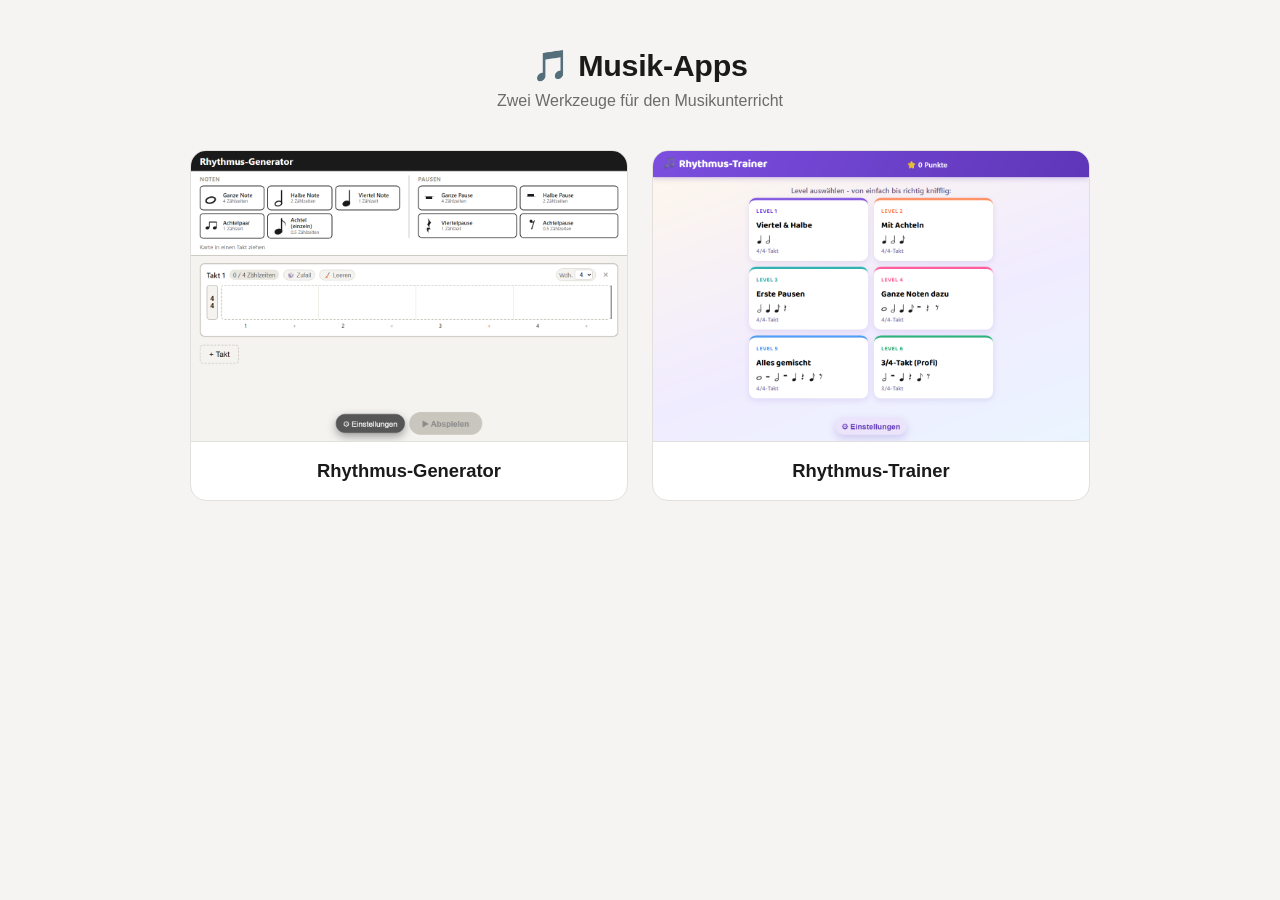
==== index.html @ bbdda104 "Musik-Apps: minimalistische Übersichtsseite für beide Rhythmus-Apps Zwei große, anklickbare Karten (" ====
<!DOCTYPE html>
<html lang="de">
<head>
<meta charset="UTF-8">
<meta name="viewport" content="width=device-width, initial-scale=1.0">
<title>Musik-Apps</title>
<link rel="stylesheet" href="style.css?v=1">
</head>
<body>

<header class="page-header">
  <h1>🎵 Musik-Apps</h1>
  <p>Zwei Werkzeuge für den Musikunterricht</p>
</header>

<main class="grid">
  <a class="card" href="https://mitlaeuferfotografie.github.io/Rhythmus-Generator/">
    <span class="card-thumb">
      <img src="assets/rhythmus-generator.png" alt="Vorschau der App Rhythmus-Generator" loading="lazy">
    </span>
    <span class="card-title">Rhythmus-Generator</span>
  </a>

  <a class="card" href="https://mitlaeuferfotografie.github.io/Rhythmus-Trainer/">
    <span class="card-thumb">
      <img src="assets/rhythmus-trainer.png" alt="Vorschau der App Rhythmus-Trainer" loading="lazy">
    </span>
    <span class="card-title">Rhythmus-Trainer</span>
  </a>
</main>

</body>
</html>
---- style.css ----
:root {
  --ink: #1a1a1a;
  --muted: #6b6b6b;
  --paper: #ffffff;
  --bg: #f5f4f2;
  --line: #e2e0dc;
  --accent: #2f6fed;
}

@media (prefers-color-scheme: dark) {
  :root {
    --ink: #f2f2f2;
    --muted: #a8a8a8;
    --paper: #1e1e1e;
    --bg: #121212;
    --line: #2c2c2c;
    --accent: #6a9bff;
  }
}

* { box-sizing: border-box; }

html, body {
  margin: 0;
  min-height: 100%;
  background: var(--bg);
  color: var(--ink);
  font-family: -apple-system, "Segoe UI", Roboto, Helvetica, Arial, sans-serif;
}

body {
  display: flex;
  flex-direction: column;
  align-items: center;
  padding: 48px 20px 64px;
}

.page-header {
  text-align: center;
  margin-bottom: 40px;
}

.page-header h1 {
  margin: 0 0 8px;
  font-size: 1.9rem;
  font-weight: 700;
  letter-spacing: -0.01em;
}

.page-header p {
  margin: 0;
  color: var(--muted);
  font-size: 1rem;
}

.grid {
  width: 100%;
  max-width: 900px;
  display: grid;
  grid-template-columns: repeat(auto-fit, minmax(280px, 1fr));
  gap: 24px;
}

.card {
  display: flex;
  flex-direction: column;
  background: var(--paper);
  border: 1px solid var(--line);
  border-radius: 16px;
  overflow: hidden;
  text-decoration: none;
  color: var(--ink);
  transition: transform 0.15s ease, box-shadow 0.15s ease;
}

.card:hover,
.card:focus-visible {
  transform: translateY(-3px);
  box-shadow: 0 12px 28px rgba(0, 0, 0, 0.12);
}

.card:focus-visible {
  outline: 2px solid var(--accent);
  outline-offset: 2px;
}

.card:active {
  transform: translateY(-1px);
}

.card-thumb {
  display: block;
  aspect-ratio: 3 / 2;
  background: var(--bg);
  border-bottom: 1px solid var(--line);
  overflow: hidden;
}

.card-thumb img {
  width: 100%;
  height: 100%;
  object-fit: cover;
  object-position: top;
  display: block;
}

.card-title {
  padding: 18px 20px;
  font-size: 1.15rem;
  font-weight: 600;
  text-align: center;
}

@media (max-width: 480px) {
  .page-header h1 { font-size: 1.6rem; }
  body { padding: 36px 16px 48px; }
}
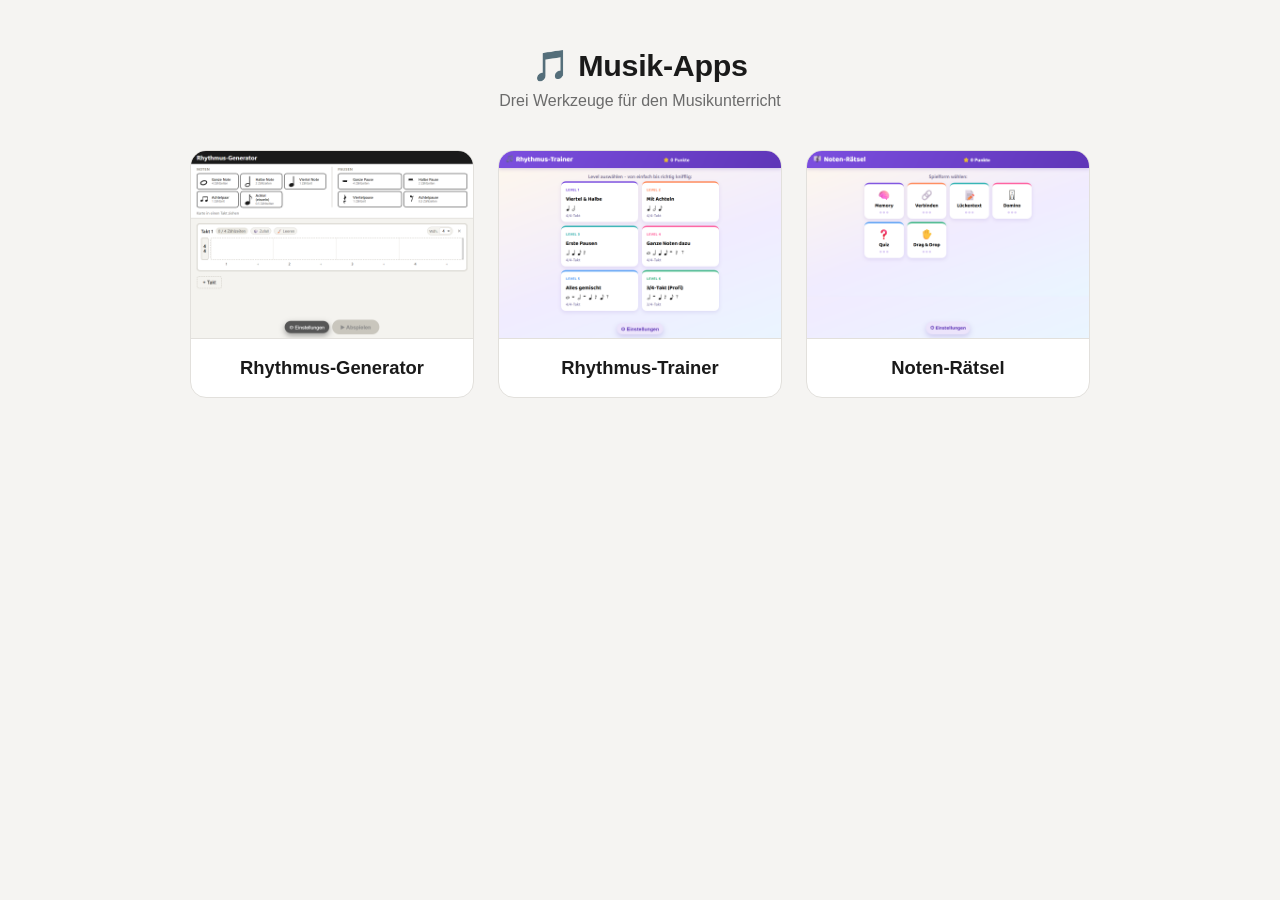
==== commit ccfa9c45: "Dritte App verlinken: Noten-Rätsel Karte + realer Screenshot für Noten-Rätsel ergänzt (jetzt live au" ====
--- a/index.html
+++ b/index.html
@@ -10,7 +10,7 @@
 
 <header class="page-header">
   <h1>🎵 Musik-Apps</h1>
-  <p>Zwei Werkzeuge für den Musikunterricht</p>
+  <p>Drei Werkzeuge für den Musikunterricht</p>
 </header>
 
 <main class="grid">
@@ -27,6 +27,13 @@
     </span>
     <span class="card-title">Rhythmus-Trainer</span>
   </a>
+
+  <a class="card" href="https://mitlaeuferfotografie.github.io/Noten-Raetsel/">
+    <span class="card-thumb">
+      <img src="assets/noten-raetsel.png" alt="Vorschau der App Noten-Rätsel" loading="lazy">
+    </span>
+    <span class="card-title">Noten-Rätsel</span>
+  </a>
 </main>
 
 </body>
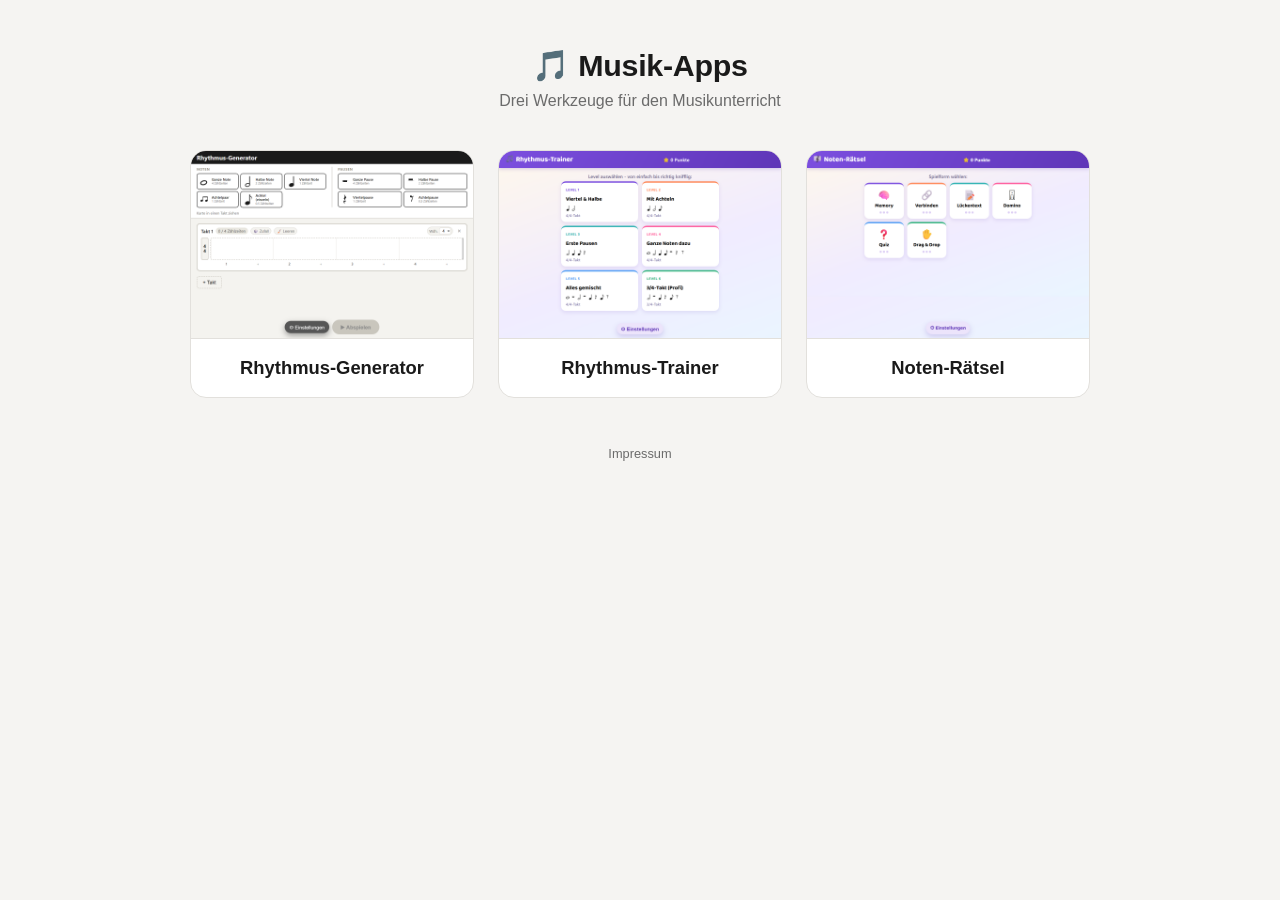
==== commit 98d34e27: "Impressum & Datenschutzerklärung ergänzen Zentrale Impressum-/Datenschutzseite für alle Musik-Apps (" ====
--- a/index.html
+++ b/index.html
@@ -36,5 +36,9 @@
   </a>
 </main>
 
+<footer class="page-footer">
+  <a href="impressum.html">Impressum</a>
+</footer>
+
 </body>
 </html>
--- a/style.css
+++ b/style.css
@@ -111,6 +111,18 @@
   text-align: center;
 }
 
+.page-footer {
+  margin-top: 48px;
+  font-size: 0.8rem;
+}
+
+.page-footer a {
+  color: var(--muted);
+  text-decoration: none;
+}
+
+.page-footer a:hover { text-decoration: underline; }
+
 @media (max-width: 480px) {
   .page-header h1 { font-size: 1.6rem; }
   body { padding: 36px 16px 48px; }
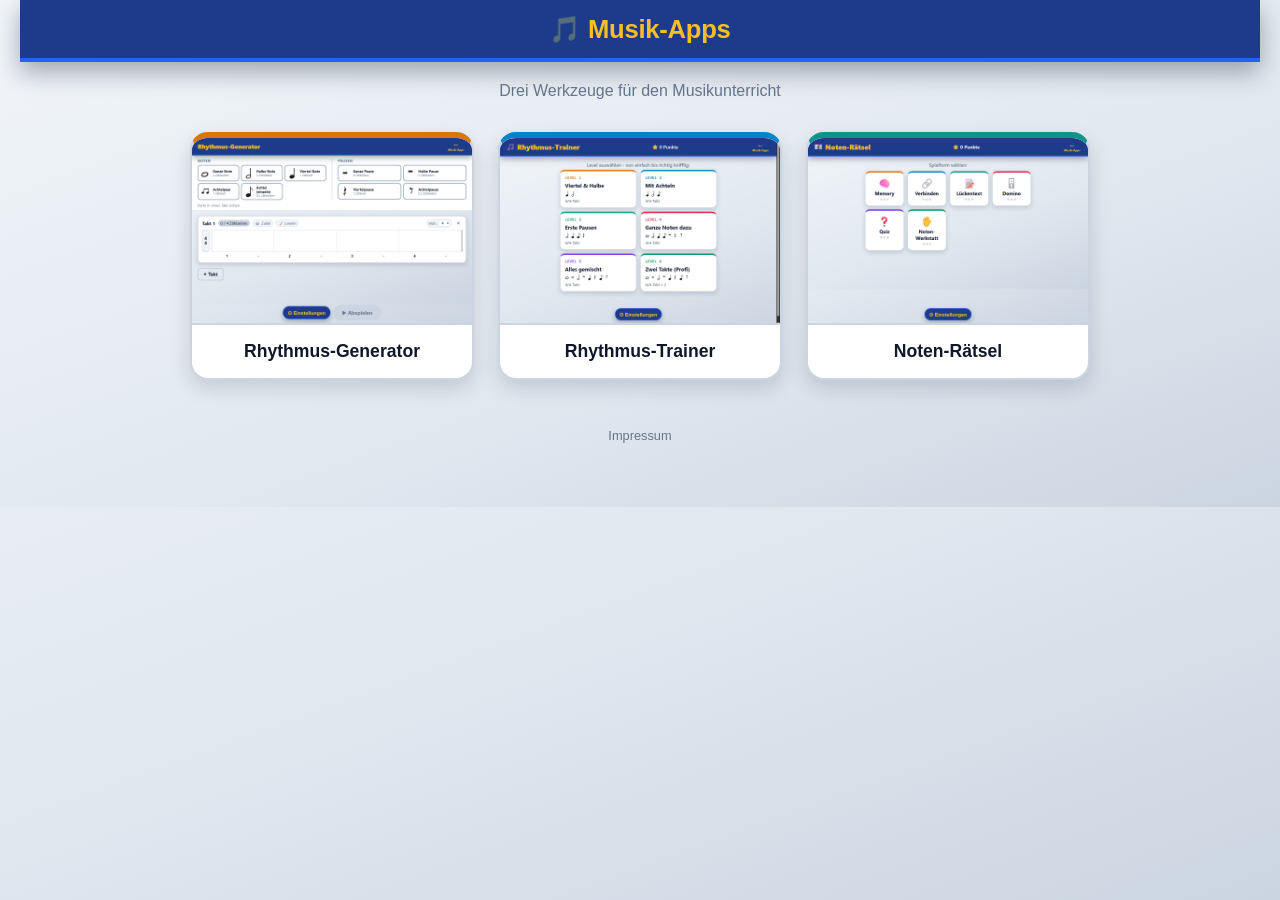
==== commit 54595063: "Design an die drei Apps angleichen, Screenshots aktualisieren Nutzer-Feedback: Übersichtsseite wirkt" ====
--- a/index.html
+++ b/index.html
@@ -4,31 +4,32 @@
 <meta charset="UTF-8">
 <meta name="viewport" content="width=device-width, initial-scale=1.0">
 <title>Musik-Apps</title>
-<link rel="stylesheet" href="style.css?v=1">
+<link rel="stylesheet" href="style.css?v=2">
 </head>
 <body>
 
-<header class="page-header">
+<header class="toolbar">
   <h1>🎵 Musik-Apps</h1>
-  <p>Drei Werkzeuge für den Musikunterricht</p>
 </header>
 
+<p class="page-subtitle">Drei Werkzeuge für den Musikunterricht</p>
+
 <main class="grid">
-  <a class="card" href="https://mitlaeuferfotografie.github.io/Rhythmus-Generator/">
+  <a class="card card-accent-1" href="https://mitlaeuferfotografie.github.io/Rhythmus-Generator/">
     <span class="card-thumb">
       <img src="assets/rhythmus-generator.png" alt="Vorschau der App Rhythmus-Generator" loading="lazy">
     </span>
     <span class="card-title">Rhythmus-Generator</span>
   </a>
 
-  <a class="card" href="https://mitlaeuferfotografie.github.io/Rhythmus-Trainer/">
+  <a class="card card-accent-2" href="https://mitlaeuferfotografie.github.io/Rhythmus-Trainer/">
     <span class="card-thumb">
       <img src="assets/rhythmus-trainer.png" alt="Vorschau der App Rhythmus-Trainer" loading="lazy">
     </span>
     <span class="card-title">Rhythmus-Trainer</span>
   </a>
 
-  <a class="card" href="https://mitlaeuferfotografie.github.io/Noten-Raetsel/">
+  <a class="card card-accent-3" href="https://mitlaeuferfotografie.github.io/Noten-Raetsel/">
     <span class="card-thumb">
       <img src="assets/noten-raetsel.png" alt="Vorschau der App Noten-Rätsel" loading="lazy">
     </span>
--- a/style.css
+++ b/style.css
@@ -1,21 +1,16 @@
 :root {
-  --ink: #1a1a1a;
-  --muted: #6b6b6b;
+  --bg-1: #f1f5f9;
+  --bg-2: #e2e8f0;
+  --bg-3: #1e3a8a;
+  --ink: #0f172a;
+  --ink-soft: #64748b;
+  --ink-on-dark: #f1f5f9;
   --paper: #ffffff;
-  --bg: #f5f4f2;
-  --line: #e2e0dc;
-  --accent: #2f6fed;
-}
-
-@media (prefers-color-scheme: dark) {
-  :root {
-    --ink: #f2f2f2;
-    --muted: #a8a8a8;
-    --paper: #1e1e1e;
-    --bg: #121212;
-    --line: #2c2c2c;
-    --accent: #6a9bff;
-  }
+  --line: #cbd5e1;
+  --border-strong: #94a3b8;
+  --line-dark: #2563eb;
+  --accent: #f59e0b;
+  --accent-light: #fbbf24;
 }
 
 * { box-sizing: border-box; }
@@ -23,41 +18,53 @@
 html, body {
   margin: 0;
   min-height: 100%;
-  background: var(--bg);
+  background: linear-gradient(160deg, var(--bg-1) 0%, var(--bg-2) 60%, #cbd5e1 100%);
   color: var(--ink);
-  font-family: -apple-system, "Segoe UI", Roboto, Helvetica, Arial, sans-serif;
+  font-family: -apple-system, BlinkMacSystemFont, "Segoe UI", Roboto, "Helvetica Neue", Arial, sans-serif;
 }
 
 body {
   display: flex;
   flex-direction: column;
   align-items: center;
-  padding: 48px 20px 64px;
+  padding: 0 20px 64px;
 }
 
-.page-header {
-  text-align: center;
-  margin-bottom: 40px;
+/* Gleiche dunkle "Toolbar"-Kopfleiste wie die drei Apps - direkter
+   visueller Anschluss: man landet auf einer Seite mit derselben dunklen
+   Leiste, die einen gleich danach in einer der Apps wiedererwartet. */
+.toolbar {
+  width: 100%;
+  display: flex;
+  align-items: center;
+  justify-content: center;
+  padding: 14px 24px;
+  background: var(--bg-3);
+  border-bottom: 4px solid var(--line-dark);
+  box-shadow: 0 10px 25px rgba(15, 23, 42, 0.35);
+  margin: 0 -20px;
 }
 
-.page-header h1 {
-  margin: 0 0 8px;
-  font-size: 1.9rem;
-  font-weight: 700;
+.toolbar h1 {
+  margin: 0;
+  font-size: 1.6rem;
+  font-weight: 800;
+  color: var(--accent-light);
   letter-spacing: -0.01em;
 }
 
-.page-header p {
-  margin: 0;
-  color: var(--muted);
+.page-subtitle {
+  margin: 20px 0 32px;
+  color: var(--ink-soft);
   font-size: 1rem;
+  text-align: center;
 }
 
 .grid {
   width: 100%;
   max-width: 900px;
   display: grid;
-  grid-template-columns: repeat(auto-fit, minmax(280px, 1fr));
+  grid-template-columns: repeat(auto-fit, minmax(260px, 1fr));
   gap: 24px;
 }
 
@@ -65,18 +72,24 @@
   display: flex;
   flex-direction: column;
   background: var(--paper);
-  border: 1px solid var(--line);
-  border-radius: 16px;
+  border: 2px solid var(--line);
+  border-top: 6px solid var(--accent);
+  border-radius: 18px;
   overflow: hidden;
   text-decoration: none;
   color: var(--ink);
+  box-shadow: 0 8px 20px rgba(15, 23, 42, 0.15);
   transition: transform 0.15s ease, box-shadow 0.15s ease;
 }
 
+.card-accent-1 { border-top-color: #d97706; }
+.card-accent-2 { border-top-color: #0284c7; }
+.card-accent-3 { border-top-color: #0d9488; }
+
 .card:hover,
 .card:focus-visible {
-  transform: translateY(-3px);
-  box-shadow: 0 12px 28px rgba(0, 0, 0, 0.12);
+  transform: translateY(-4px);
+  box-shadow: 0 14px 28px rgba(15, 23, 42, 0.22);
 }
 
 .card:focus-visible {
@@ -91,8 +104,8 @@
 .card-thumb {
   display: block;
   aspect-ratio: 3 / 2;
-  background: var(--bg);
-  border-bottom: 1px solid var(--line);
+  background: var(--bg-1);
+  border-bottom: 2px solid var(--line);
   overflow: hidden;
 }
 
@@ -105,9 +118,9 @@
 }
 
 .card-title {
-  padding: 18px 20px;
-  font-size: 1.15rem;
-  font-weight: 600;
+  padding: 16px 20px;
+  font-size: 1.1rem;
+  font-weight: 700;
   text-align: center;
 }
 
@@ -117,13 +130,12 @@
 }
 
 .page-footer a {
-  color: var(--muted);
+  color: var(--ink-soft);
   text-decoration: none;
 }
 
 .page-footer a:hover { text-decoration: underline; }
 
 @media (max-width: 480px) {
-  .page-header h1 { font-size: 1.6rem; }
-  body { padding: 36px 16px 48px; }
+  .toolbar h1 { font-size: 1.4rem; }
 }
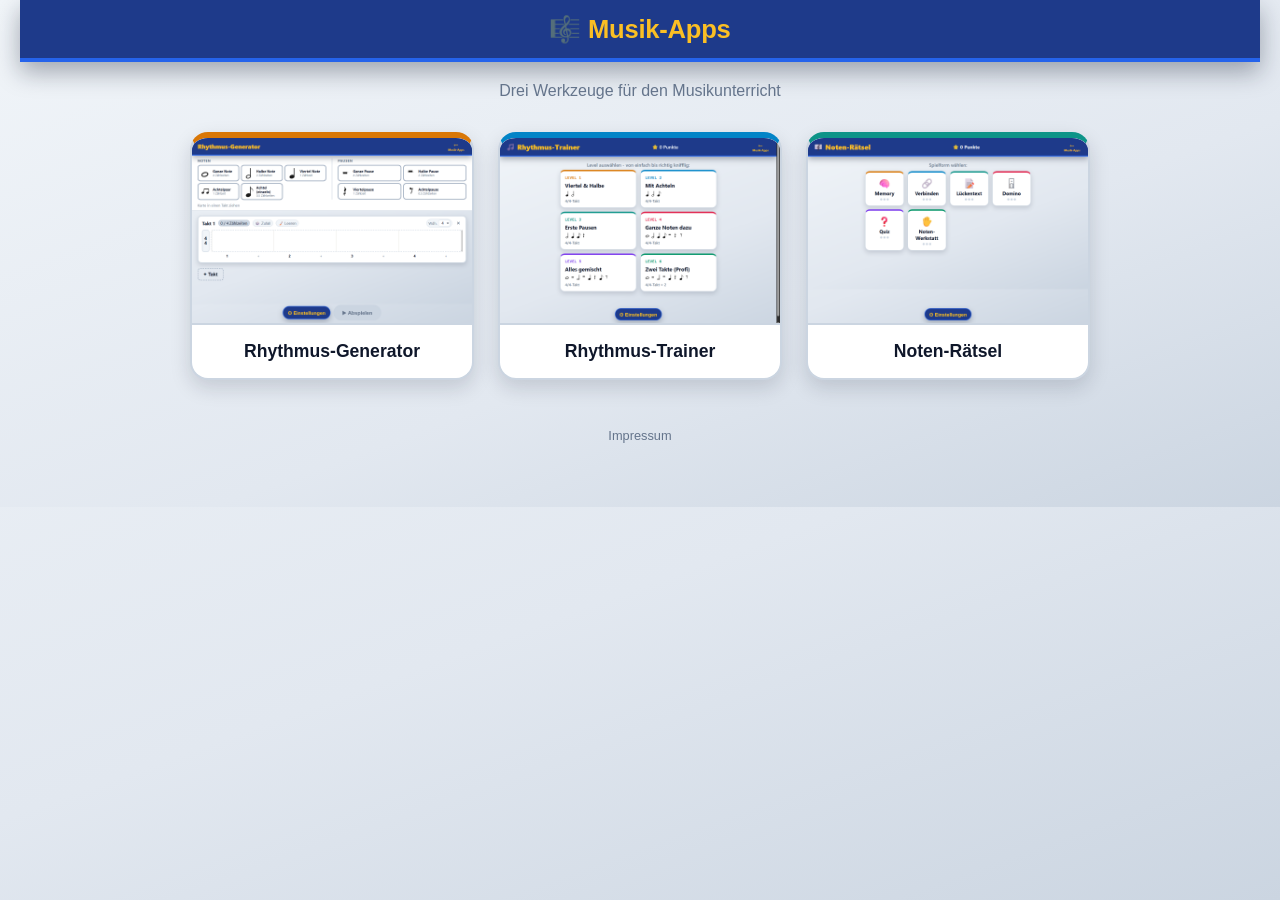
==== commit ef17a88f: "Icon vor Musik-Apps zu Notenschlüssel-Emoji ändern Kopfzeile (index.html + impressum.html) von 🎵 auf" ====
--- a/index.html
+++ b/index.html
@@ -9,7 +9,7 @@
 <body>
 
 <header class="toolbar">
-  <h1>🎵 Musik-Apps</h1>
+  <h1>🎼 Musik-Apps</h1>
 </header>
 
 <p class="page-subtitle">Drei Werkzeuge für den Musikunterricht</p>
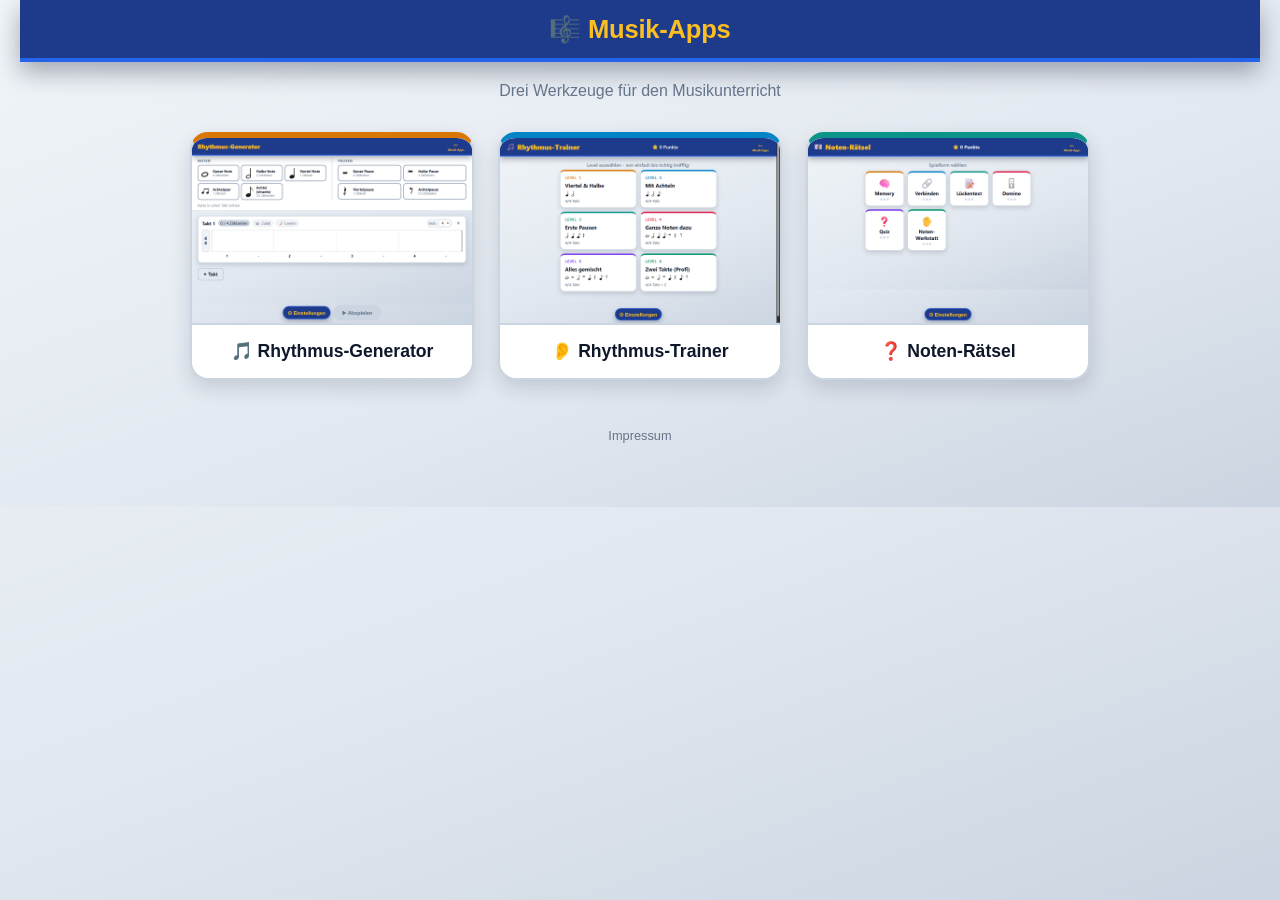
==== commit b4f7b15d: "Icons auch vor den App-Titeln auf den Übersichtskarten ergänzen Jede Karte zeigt jetzt dasselbe Icon" ====
--- a/index.html
+++ b/index.html
@@ -19,21 +19,21 @@
     <span class="card-thumb">
       <img src="assets/rhythmus-generator.png" alt="Vorschau der App Rhythmus-Generator" loading="lazy">
     </span>
-    <span class="card-title">Rhythmus-Generator</span>
+    <span class="card-title">🎵 Rhythmus-Generator</span>
   </a>
 
   <a class="card card-accent-2" href="https://mitlaeuferfotografie.github.io/Rhythmus-Trainer/">
     <span class="card-thumb">
       <img src="assets/rhythmus-trainer.png" alt="Vorschau der App Rhythmus-Trainer" loading="lazy">
     </span>
-    <span class="card-title">Rhythmus-Trainer</span>
+    <span class="card-title">👂 Rhythmus-Trainer</span>
   </a>
 
   <a class="card card-accent-3" href="https://mitlaeuferfotografie.github.io/Noten-Raetsel/">
     <span class="card-thumb">
       <img src="assets/noten-raetsel.png" alt="Vorschau der App Noten-Rätsel" loading="lazy">
     </span>
-    <span class="card-title">Noten-Rätsel</span>
+    <span class="card-title">❓ Noten-Rätsel</span>
   </a>
 </main>
 
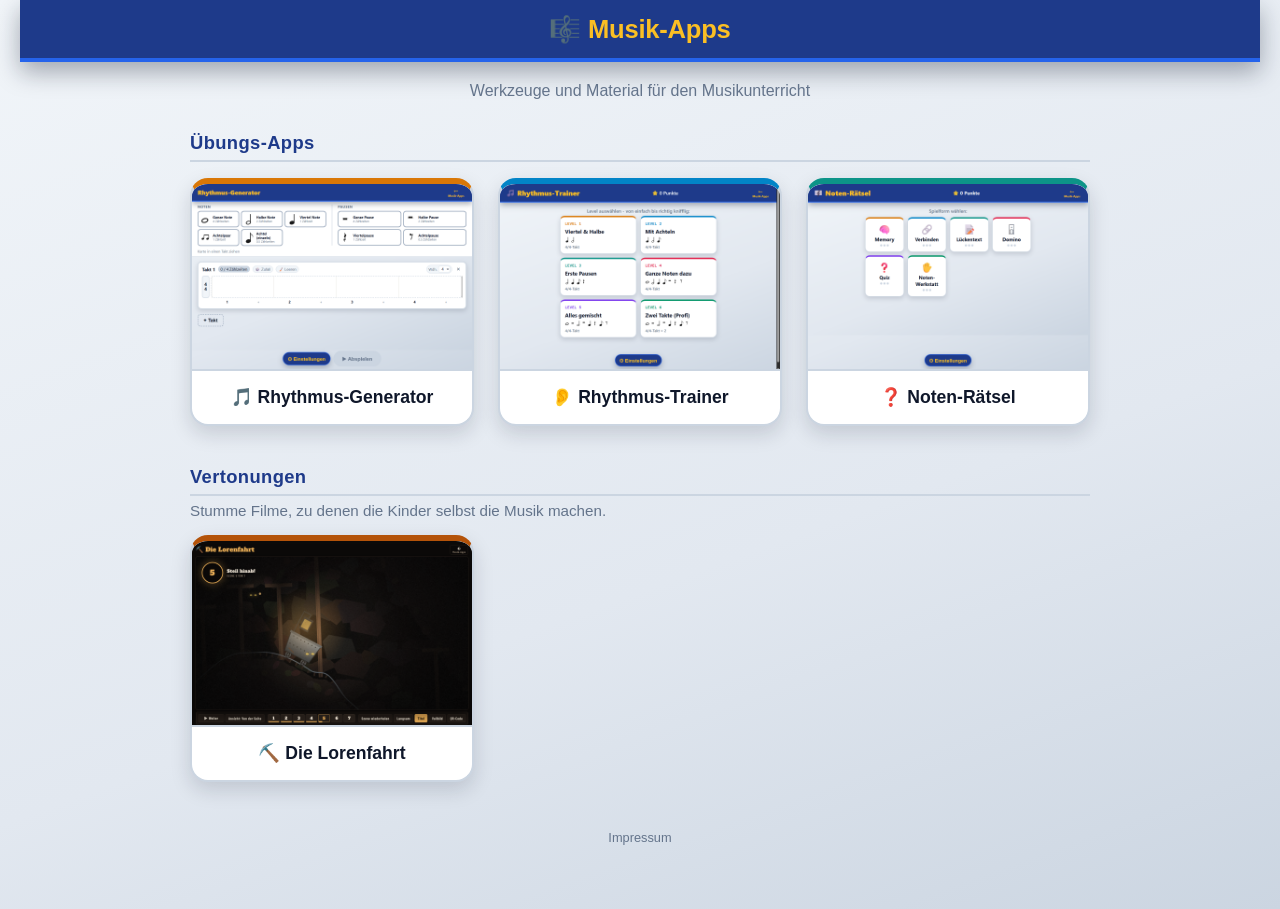
==== commit aa9a73fa: "Neue Kategorie "Vertonungen" mit dem Film "Die Lorenfahrt" - lorenfahrt/: stummer Animationsfilm (7 " ====
--- a/index.html
+++ b/index.html
@@ -4,7 +4,7 @@
 <meta charset="UTF-8">
 <meta name="viewport" content="width=device-width, initial-scale=1.0">
 <title>Musik-Apps</title>
-<link rel="stylesheet" href="style.css?v=2">
+<link rel="stylesheet" href="style.css?v=3">
 </head>
 <body>
 
@@ -12,9 +12,12 @@
   <h1>🎼 Musik-Apps</h1>
 </header>
 
-<p class="page-subtitle">Drei Werkzeuge für den Musikunterricht</p>
+<p class="page-subtitle">Werkzeuge und Material für den Musikunterricht</p>
 
-<main class="grid">
+<main class="sections">
+<section class="section" aria-labelledby="h-apps">
+<h2 class="section-title" id="h-apps">Übungs-Apps</h2>
+<div class="grid">
   <a class="card card-accent-1" href="https://mitlaeuferfotografie.github.io/Rhythmus-Generator/">
     <span class="card-thumb">
       <img src="assets/rhythmus-generator.png" alt="Vorschau der App Rhythmus-Generator" loading="lazy">
@@ -35,6 +38,21 @@
     </span>
     <span class="card-title">❓ Noten-Rätsel</span>
   </a>
+</div>
+</section>
+
+<section class="section" aria-labelledby="h-vert">
+<h2 class="section-title" id="h-vert">Vertonungen</h2>
+<p class="section-text">Stumme Filme, zu denen die Kinder selbst die Musik machen.</p>
+<div class="grid">
+  <a class="card card-accent-4" href="lorenfahrt/">
+    <span class="card-thumb">
+      <img src="assets/lorenfahrt.png" alt="Vorschau des Films Die Lorenfahrt" loading="lazy">
+    </span>
+    <span class="card-title">⛏️ Die Lorenfahrt</span>
+  </a>
+</div>
+</section>
 </main>
 
 <footer class="page-footer">
--- a/style.css
+++ b/style.css
@@ -64,9 +64,35 @@
   width: 100%;
   max-width: 900px;
   display: grid;
-  grid-template-columns: repeat(auto-fit, minmax(260px, 1fr));
+  grid-template-columns: repeat(auto-fill, minmax(260px, 1fr));
   gap: 24px;
 }
+
+.sections {
+  width: 100%;
+  max-width: 900px;
+  display: flex;
+  flex-direction: column;
+  gap: 40px;
+}
+
+.section-title {
+  margin: 0 0 6px;
+  font-size: 1.15rem;
+  font-weight: 800;
+  color: var(--bg-3);
+  letter-spacing: 0.02em;
+  border-bottom: 2px solid var(--line);
+  padding-bottom: 6px;
+}
+
+.section-text {
+  margin: 0 0 16px;
+  color: var(--ink-soft);
+  font-size: 0.95rem;
+}
+
+.section-title + .grid { margin-top: 16px; }
 
 .card {
   display: flex;
@@ -85,6 +111,7 @@
 .card-accent-1 { border-top-color: #d97706; }
 .card-accent-2 { border-top-color: #0284c7; }
 .card-accent-3 { border-top-color: #0d9488; }
+.card-accent-4 { border-top-color: #b45309; }
 
 .card:hover,
 .card:focus-visible {
